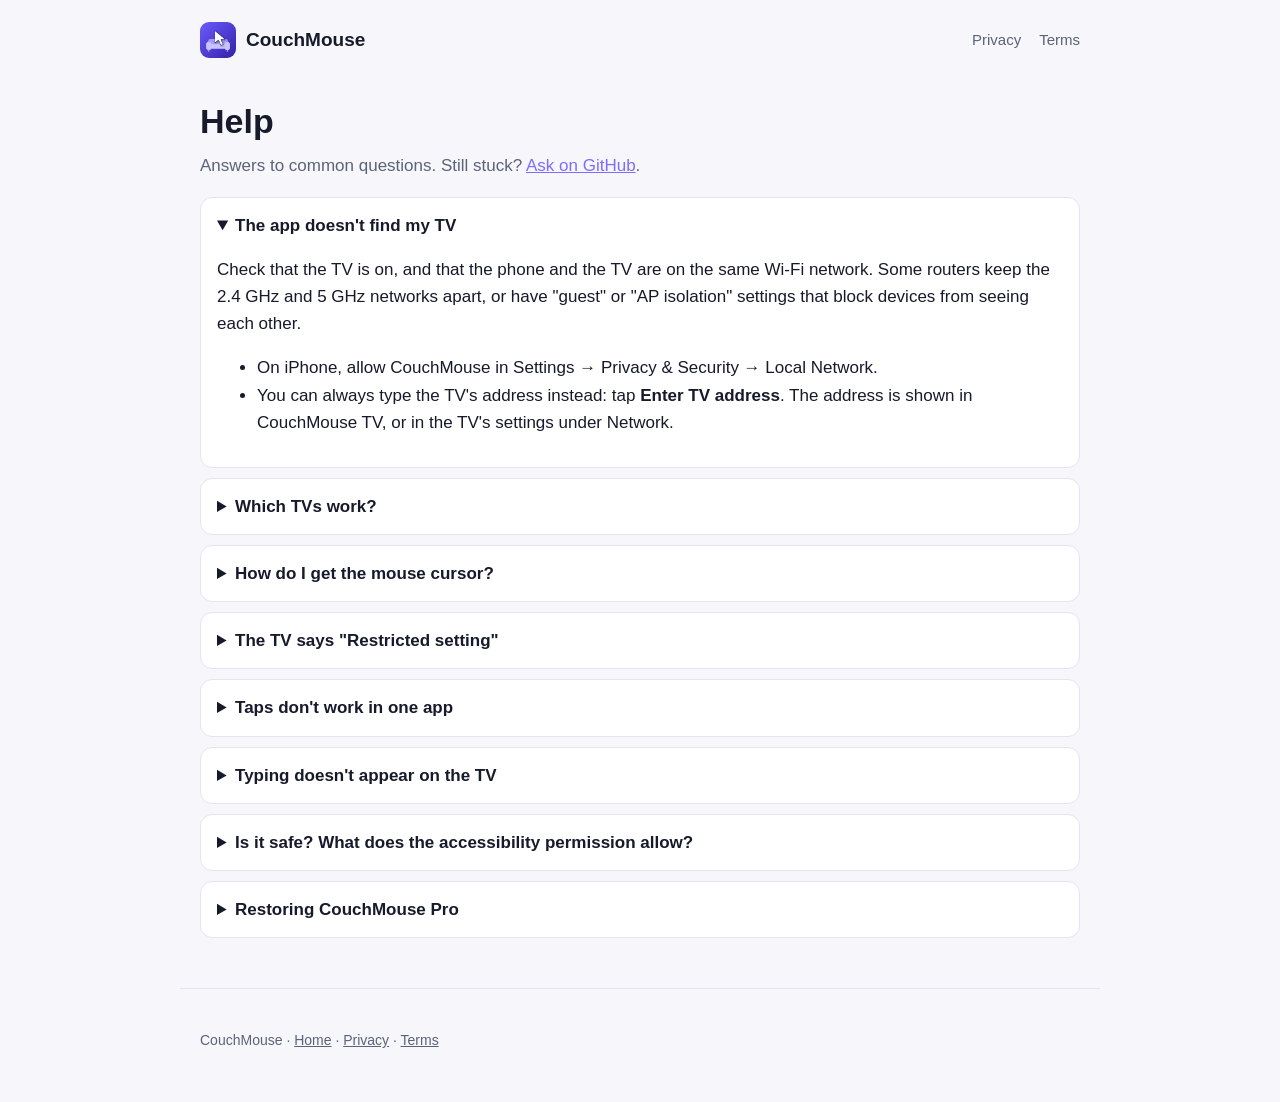
==== docs/support.html @ 19f27d71 "Cursor follows screen size changes; website (landing, privacy, terms, help) The cursor re-reads the " ====
<!doctype html>
<html lang="en">
<head>
<meta charset="utf-8">
<meta name="viewport" content="width=device-width, initial-scale=1">
<title>CouchMouse Help</title>
<link rel="icon" href="icon.png">
<link rel="stylesheet" href="style.css">
</head>
<body>
<header>
  <a class="brand" href="./"><img src="icon.png" alt="">CouchMouse</a>
  <nav><a href="privacy">Privacy</a><a href="terms">Terms</a></nav>
</header>
<main class="legal">
  <h1>Help</h1>
  <p class="updated">Answers to common questions. Still stuck? <a href="https://github.com/couchmouse/couchmouse-tv/issues">Ask on GitHub</a>.</p>

  <details open><summary>The app doesn't find my TV</summary>
    <p>Check that the TV is on, and that the phone and the TV are on the same Wi-Fi network. Some routers keep the 2.4 GHz and 5 GHz networks apart, or have "guest" or "AP isolation" settings that block devices from seeing each other.</p>
    <ul>
      <li>On iPhone, allow CouchMouse in Settings → Privacy &amp; Security → Local Network.</li>
      <li>You can always type the TV's address instead: tap <b>Enter TV address</b>. The address is shown in CouchMouse TV, or in the TV's settings under Network.</li>
    </ul></details>

  <details><summary>Which TVs work?</summary>
    <p>TVs and streaming boxes with Android TV or Google TV. Examples are Sony, TCL, Philips, Xiaomi, Hisense Android models, Chromecast with Google TV, Google TV Streamer and NVIDIA Shield. The free remote uses the TV's built-in remote service. The mouse cursor needs CouchMouse TV on the TV, running Android 7 or later. Amazon Fire TV is not supported yet.</p></details>

  <details><summary>How do I get the mouse cursor?</summary>
    <ol>
      <li>Install <b>CouchMouse TV</b> on your TV: open the Play Store on the TV and search for "CouchMouse TV". When the remote is connected, the phone app can open that page on the TV for you.</li>
      <li>Open CouchMouse TV on the TV, choose <b>Agree and turn on</b>, then select CouchMouse TV and turn it on.</li>
      <li>In the phone app, open the <b>Touchpad</b> tab and pair. You can scan the QR code on the TV, or type the 4-digit code it shows.</li>
    </ol></details>

  <details><summary>The TV says "Restricted setting"</summary>
    <p>Android 13 and later protect accessibility settings for apps that weren't installed from a store. Open the TV's Settings → Apps → CouchMouse TV, choose <b>Allow restricted settings</b>, then turn the service on again. Installing CouchMouse TV from Google Play avoids this.</p></details>

  <details><summary>Taps don't work in one app</summary>
    <p>A few TV apps ignore touch input. In those apps, use the arrows on the <b>Remote</b> tab. They work everywhere.</p></details>

  <details><summary>Typing doesn't appear on the TV</summary>
    <p>First select the text box on the TV, using the cursor or the arrows. When CouchMouse TV sees a text box, the app shows "The TV is waiting for text". Some apps use their own on-screen keyboard and ignore typed text. Use that app's keyboard with the cursor instead.</p></details>

  <details><summary>Is it safe? What does the accessibility permission allow?</summary>
    <p>CouchMouse TV acts only on commands from phones you paired with a code or QR code shown on your TV. Everything stays on your home network, the connection is encrypted, and nothing is collected. The TV app is open source, so anyone can check it. See the <a href="privacy">privacy policy</a>.</p></details>

  <details><summary>Restoring CouchMouse Pro</summary>
    <p>On a new phone, open Settings in the app and tap <b>Restore purchase</b>, using the same Apple ID or Google account you bought Pro with.</p></details>
</main>
<footer>CouchMouse · <a href="./">Home</a> · <a href="privacy">Privacy</a> · <a href="terms">Terms</a></footer>
</body>
</html>
---- docs/style.css ----
:root {
  --bg: #0b1220; --panel: #151b2e; --line: #262d47; --text: #e7eaf3; --dim: #9aa3b8;
  --accent: #7c6cff; --accent-2: #4c3fd9; --ok: #4ade80;
}
@media (prefers-color-scheme: light) {
  :root { --bg: #f7f7fb; --panel: #ffffff; --line: #e3e5ef; --text: #161a2b; --dim: #5b6378; }
}
* { box-sizing: border-box; }
html, body { margin: 0; background: var(--bg); color: var(--text); }
body { font: 17px/1.6 -apple-system, BlinkMacSystemFont, "Segoe UI", Roboto, sans-serif; }
a { color: var(--accent); }
main, header, footer { max-width: 920px; margin: 0 auto; padding: 0 20px; }
header { display: flex; align-items: center; gap: 12px; padding-top: 22px; }
header a.brand { display: flex; align-items: center; gap: 10px; color: var(--text); text-decoration: none; font-weight: 650; font-size: 19px; }
header img { width: 36px; height: 36px; border-radius: 9px; }
header nav { margin-left: auto; display: flex; gap: 18px; font-size: 15px; }
header nav a { color: var(--dim); text-decoration: none; }
.hero { text-align: center; padding: 56px 0 28px; }
.hero img { width: 112px; height: 112px; border-radius: 26px; box-shadow: 0 18px 48px rgba(76, 63, 217, .35); }
.hero h1 { font-size: clamp(32px, 6vw, 50px); line-height: 1.1; margin: 22px 0 10px; letter-spacing: -.02em; }
.hero p { color: var(--dim); font-size: 19px; max-width: 620px; margin: 0 auto; }
.buttons { display: flex; flex-wrap: wrap; gap: 12px; justify-content: center; margin: 28px 0 8px; }
.button { display: inline-block; padding: 13px 22px; border-radius: 12px; background: var(--accent-2); color: #fff; text-decoration: none; font-weight: 600; }
.button.soft { background: var(--panel); color: var(--text); border: 1px solid var(--line); }
.note { color: var(--dim); font-size: 14px; text-align: center; }
.grid { display: grid; grid-template-columns: repeat(auto-fit, minmax(240px, 1fr)); gap: 14px; margin: 36px 0; }
.card { background: var(--panel); border: 1px solid var(--line); border-radius: 16px; padding: 20px; }
.card h3 { margin: 0 0 6px; font-size: 18px; }
.card p { margin: 0; color: var(--dim); font-size: 15px; }
h2 { font-size: 26px; margin: 44px 0 12px; letter-spacing: -.01em; }
ol.steps { padding-left: 22px; }
ol.steps li { margin: 8px 0; }
.legal h1 { font-size: 34px; margin: 36px 0 4px; }
.legal .updated { color: var(--dim); margin-top: 0; }
.legal h2 { font-size: 21px; margin-top: 30px; }
details { background: var(--panel); border: 1px solid var(--line); border-radius: 12px; padding: 14px 16px; margin: 10px 0; }
summary { cursor: pointer; font-weight: 600; }
footer { color: var(--dim); font-size: 14px; padding: 40px 20px 50px; border-top: 1px solid var(--line); margin-top: 50px; }
footer a { color: var(--dim); }
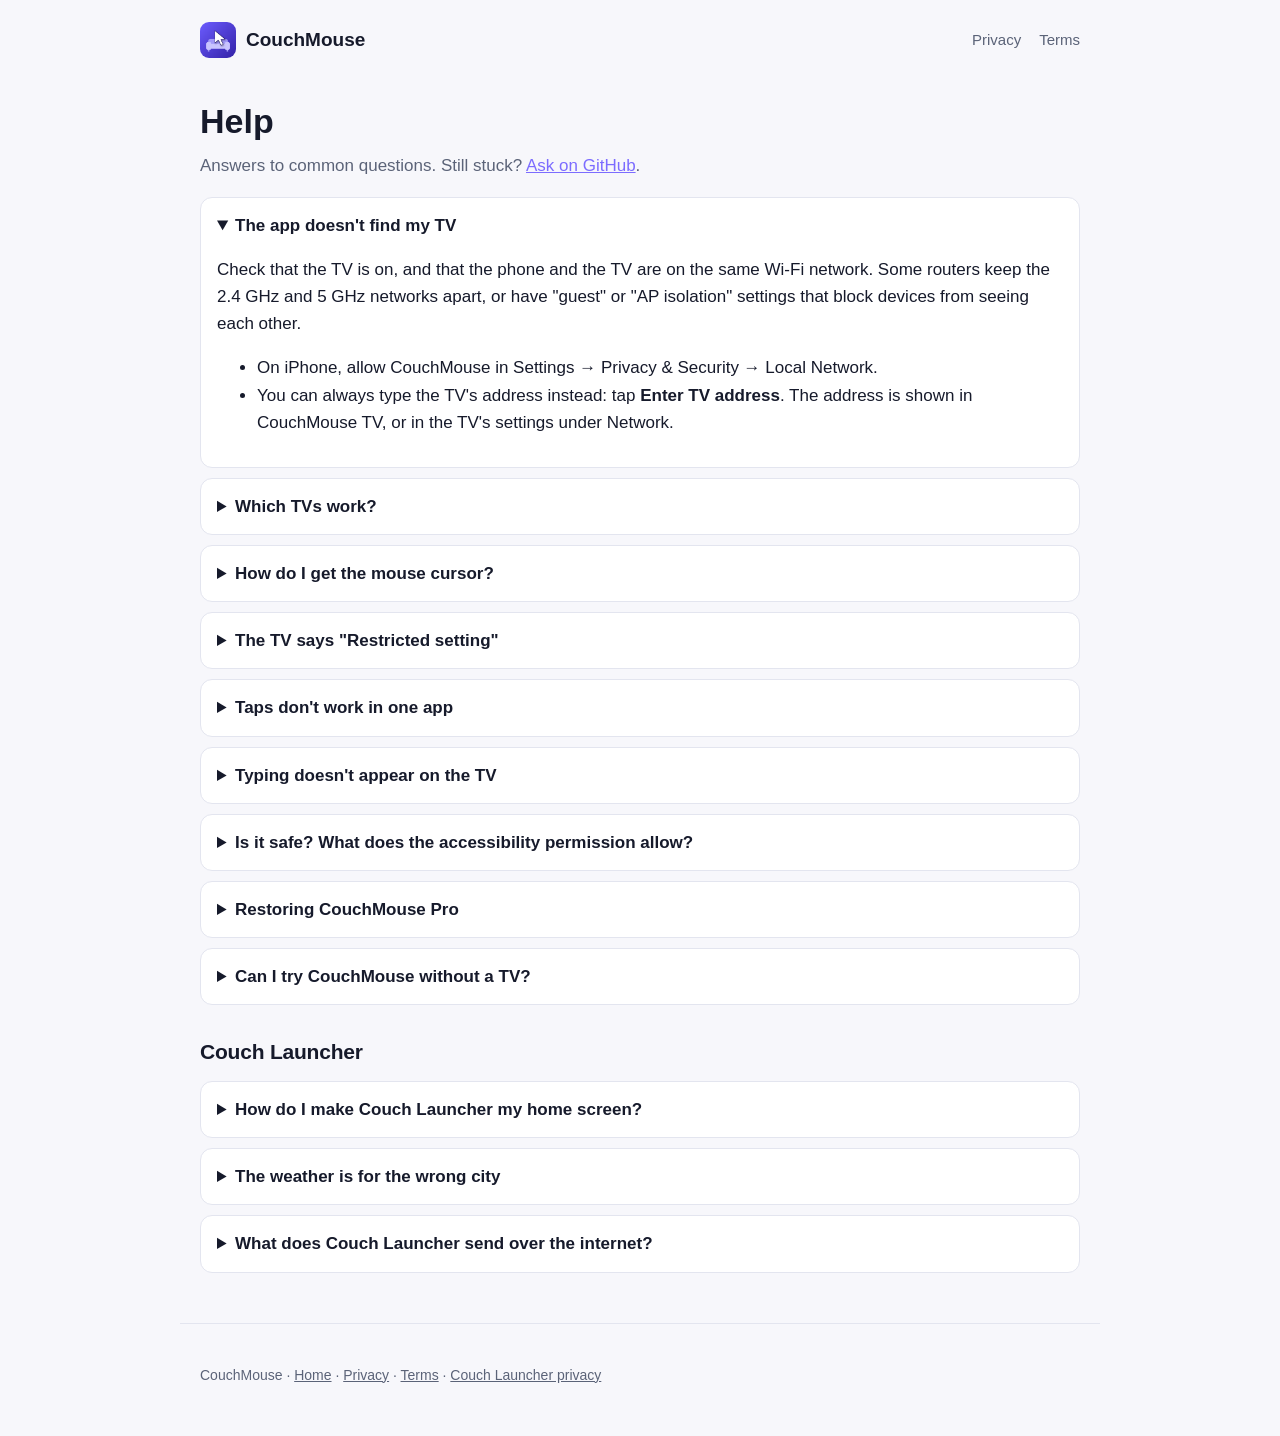
==== commit 942cb1c5: "Website: Couch Launcher section, its privacy policy, and help for both new phone features - launcher" ====
--- a/docs/support.html
+++ b/docs/support.html
@@ -30,7 +30,7 @@
     <ol>
       <li>Install <b>CouchMouse TV</b> on your TV: open the Play Store on the TV and search for "CouchMouse TV". When the remote is connected, the phone app can open that page on the TV for you.</li>
       <li>Open CouchMouse TV on the TV, choose <b>Agree and turn on</b>, then select CouchMouse TV and turn it on.</li>
-      <li>In the phone app, open the <b>Touchpad</b> tab and pair. You can scan the QR code on the TV, or type the 4-digit code it shows.</li>
+      <li>In the phone app, open the <b>Touchpad</b> tab and pair. You can scan the QR code on the TV (in the app, or with your phone's camera), or type the 4-digit code it shows.</li>
     </ol></details>
 
   <details><summary>The TV says "Restricted setting"</summary>
@@ -47,7 +47,21 @@
 
   <details><summary>Restoring CouchMouse Pro</summary>
     <p>On a new phone, open Settings in the app and tap <b>Restore purchase</b>, using the same Apple ID or Google account you bought Pro with.</p></details>
+
+  <details><summary>Can I try CouchMouse without a TV?</summary>
+    <p>Yes. On the list of TVs, tap <b>Try without a TV</b>. A simulated TV appears above the controls and shows what the remote, touchpad and keyboard do.</p></details>
+
+  <h2 id="launcher">Couch Launcher</h2>
+
+  <details><summary>How do I make Couch Launcher my home screen?</summary>
+    <p>On Couch Launcher's home screen, open the <b>Launcher</b> tile and choose <b>Make it your home screen</b>. It shows the steps for your TV. Some TVs, such as Google TV models, don't let apps replace the home screen. There you can still open Couch Launcher like any other app.</p></details>
+
+  <details><summary>The weather is for the wrong city</summary>
+    <p>Open the <b>Launcher</b> tile and choose <b>Weather location</b>. Until you pick a city, Couch Launcher uses the largest city in your TV's time zone.</p></details>
+
+  <details><summary>What does Couch Launcher send over the internet?</summary>
+    <p>Only the coordinates of your weather city, to MET Norway's forecast service, and, with the online art collection on, requests for public-domain paintings from the Art Institute of Chicago. No accounts, no ads, no tracking. See the <a href="launcher-privacy">Couch Launcher privacy policy</a>.</p></details>
 </main>
-<footer>CouchMouse · <a href="./">Home</a> · <a href="privacy">Privacy</a> · <a href="terms">Terms</a></footer>
+<footer>CouchMouse · <a href="./">Home</a> · <a href="privacy">Privacy</a> · <a href="terms">Terms</a> · <a href="launcher-privacy">Couch Launcher privacy</a></footer>
 </body>
 </html>
--- a/docs/style.css
+++ b/docs/style.css
@@ -23,12 +23,15 @@
 .button { display: inline-block; padding: 13px 22px; border-radius: 12px; background: var(--accent-2); color: #fff; text-decoration: none; font-weight: 600; }
 .button.soft { background: var(--panel); color: var(--text); border: 1px solid var(--line); }
 .note { color: var(--dim); font-size: 14px; text-align: center; }
-.grid { display: grid; grid-template-columns: repeat(auto-fit, minmax(240px, 1fr)); gap: 14px; margin: 36px 0; }
+.grid { display: grid; grid-template-columns: repeat(auto-fit, minmax(200px, 1fr)); gap: 14px; margin: 36px 0; }
 .card { background: var(--panel); border: 1px solid var(--line); border-radius: 16px; padding: 20px; }
 .card h3 { margin: 0 0 6px; font-size: 18px; }
 .card p { margin: 0; color: var(--dim); font-size: 15px; }
 h2 { font-size: 26px; margin: 44px 0 12px; letter-spacing: -.01em; }
 ol.steps { padding-left: 22px; }
+.lead { color: var(--dim); font-size: 18px; margin-top: 0; }
+.shot { display: block; width: 100%; height: auto; border-radius: 14px; border: 1px solid var(--line); margin: 18px 0; }
+h2 .inline-icon { width: 34px; height: 34px; border-radius: 9px; vertical-align: -6px; margin-right: 10px; }
 ol.steps li { margin: 8px 0; }
 .legal h1 { font-size: 34px; margin: 36px 0 4px; }
 .legal .updated { color: var(--dim); margin-top: 0; }
